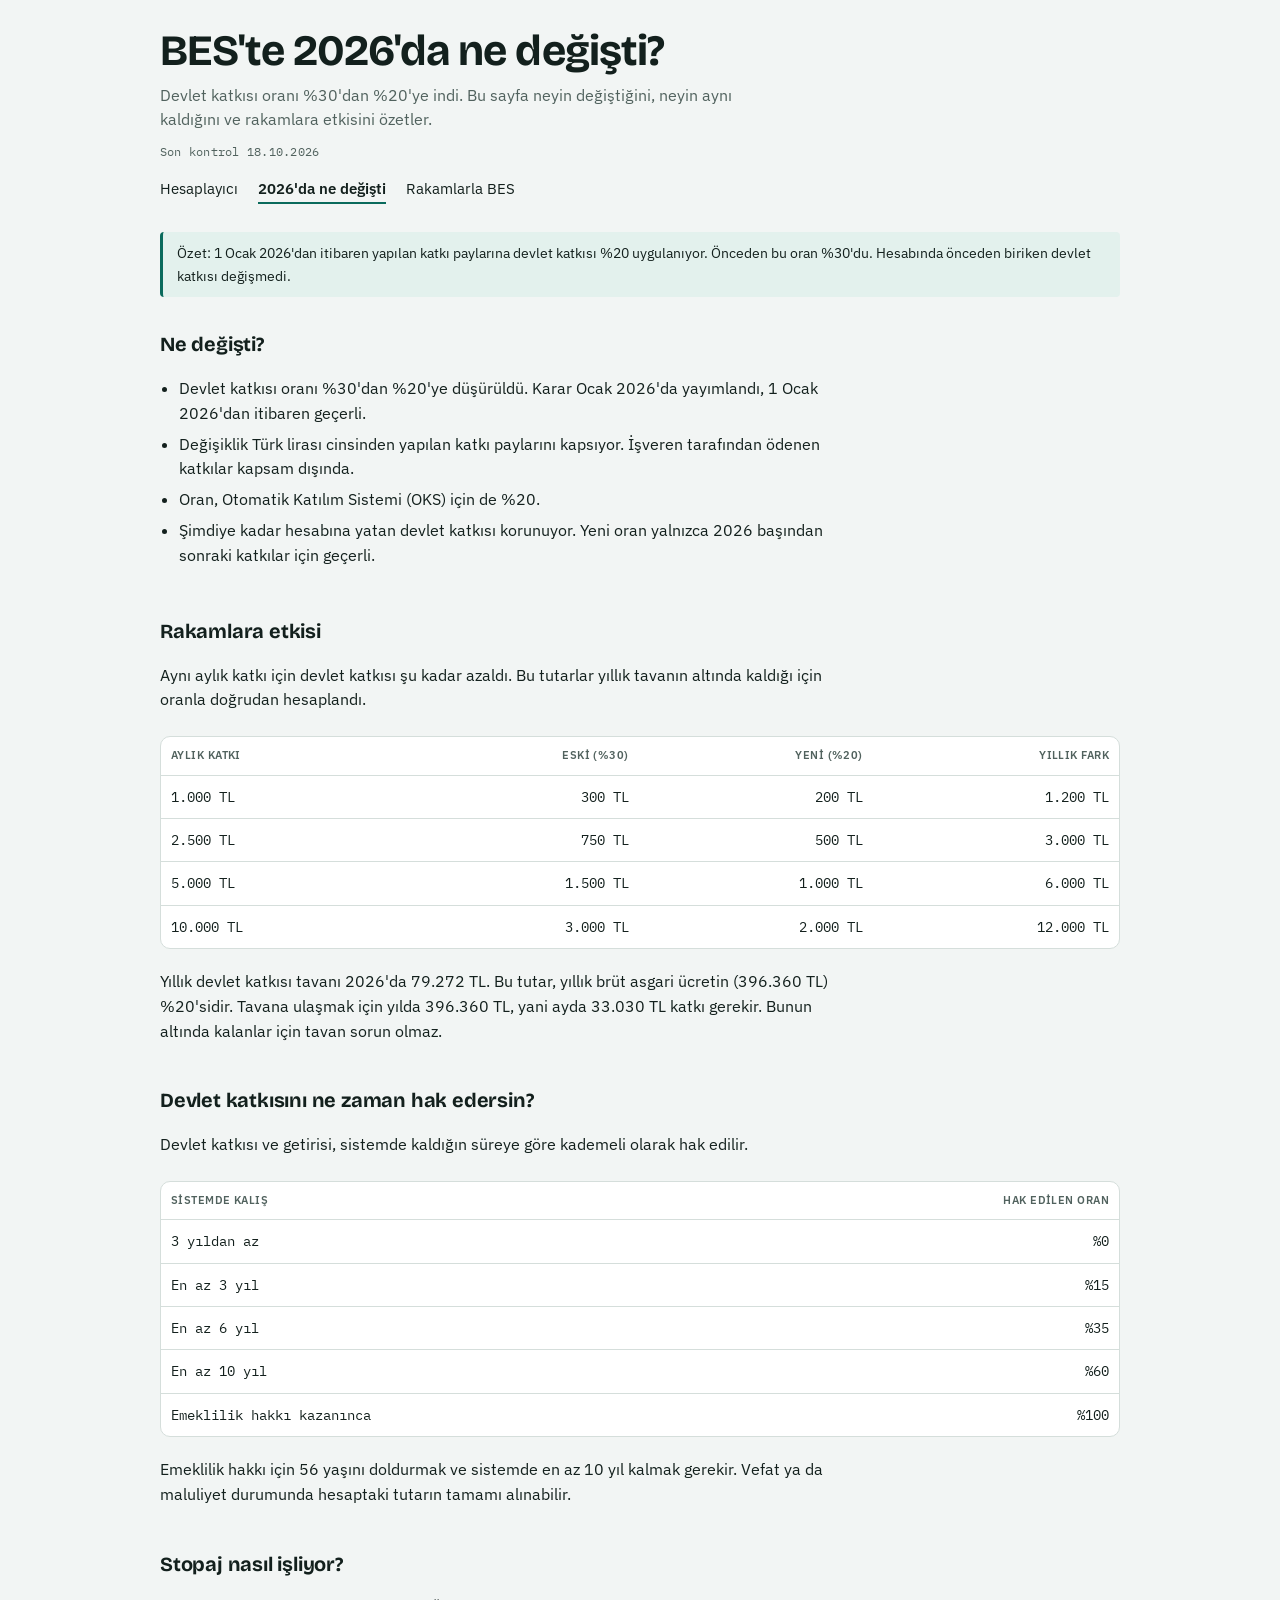
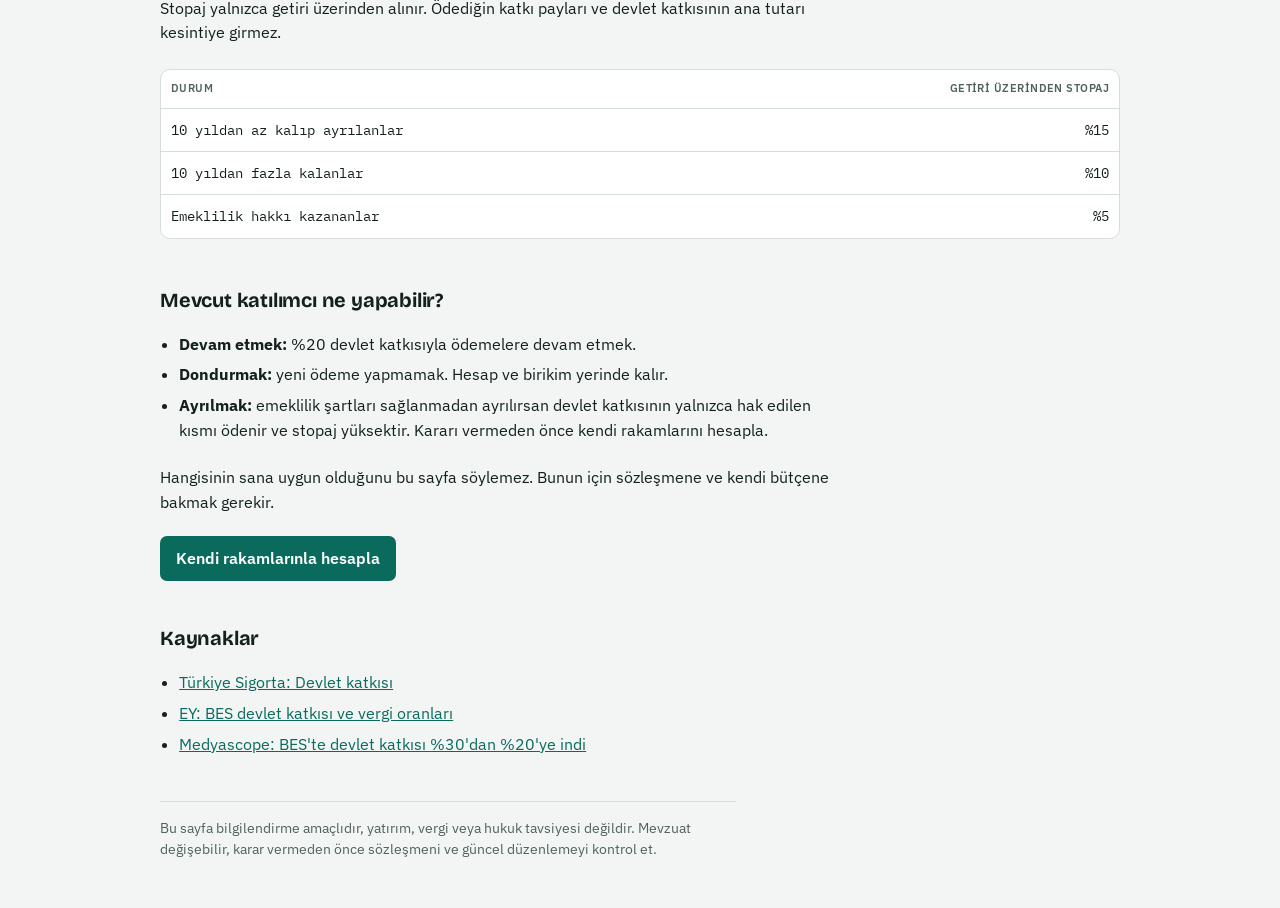
==== degisiklik-2026.html @ cd4dc842 "Siteyi genişlet: ortak stil, menü, Rakamlarla BES, 2026 değişiklik sayfası Co-Authored-By: Claude So" ====
<!doctype html>
<html lang="tr">
<head>
<meta charset="utf-8">
<meta name="viewport" content="width=device-width,initial-scale=1,viewport-fit=cover">
<title>BES 2026: Devlet Katkısı %20'ye Düştü, Ne Değişti?</title>
<meta name="description" content="2026'da BES devlet katkısı %30'dan %20'ye indi. Yeni oran, yıllık tavan, hak ediş kademeleri ve stopaj oranları, örnek hesaplarla.">
<meta name="theme-color" content="#0A6A5C">
<link rel="stylesheet" href="https://fonts.googleapis.com/css2?family=Bricolage+Grotesque:opsz,wght@12..96,600;12..96,700&family=IBM+Plex+Sans:wght@400;500;600&family=IBM+Plex+Mono:wght@400;500&display=swap">
<link rel="stylesheet" href="style.css">
</head>
<body>
<div class="wrap">
  <header>
    <h1>BES'te 2026'da ne değişti?</h1>
    <p class="lead">Devlet katkısı oranı %30'dan %20'ye indi. Bu sayfa neyin değiştiğini, neyin aynı kaldığını ve rakamlara etkisini özetler.</p>
    <p class="stamp">Son kontrol 18.10.2026</p>
    <nav class="nav" aria-label="Ana menü">
      <a href="./">Hesaplayıcı</a>
      <a href="degisiklik-2026.html" aria-current="page">2026'da ne değişti</a>
      <a href="./#rakamlar">Rakamlarla BES</a>
    </nav>
  </header>

  <article class="article">
    <div class="note ok">Özet: 1 Ocak 2026'dan itibaren yapılan katkı paylarına devlet katkısı %20 uygulanıyor. Önceden bu oran %30'du. Hesabında önceden biriken devlet katkısı değişmedi.</div>

    <h2>Ne değişti?</h2>
    <ul>
      <li>Devlet katkısı oranı %30'dan %20'ye düşürüldü. Karar Ocak 2026'da yayımlandı, 1 Ocak 2026'dan itibaren geçerli.</li>
      <li>Değişiklik Türk lirası cinsinden yapılan katkı paylarını kapsıyor. İşveren tarafından ödenen katkılar kapsam dışında.</li>
      <li>Oran, Otomatik Katılım Sistemi (OKS) için de %20.</li>
      <li>Şimdiye kadar hesabına yatan devlet katkısı korunuyor. Yeni oran yalnızca 2026 başından sonraki katkılar için geçerli.</li>
    </ul>

    <h2>Rakamlara etkisi</h2>
    <p>Aynı aylık katkı için devlet katkısı şu kadar azaldı. Bu tutarlar yıllık tavanın altında kaldığı için oranla doğrudan hesaplandı.</p>
    <div class="tablewrap"><table><thead><tr><th>Aylık katkı</th><th>Eski (%30)</th><th>Yeni (%20)</th><th>Yıllık fark</th></tr></thead><tbody>
      <tr><td>1.000 TL</td><td>300 TL</td><td>200 TL</td><td>1.200 TL</td></tr>
      <tr><td>2.500 TL</td><td>750 TL</td><td>500 TL</td><td>3.000 TL</td></tr>
      <tr><td>5.000 TL</td><td>1.500 TL</td><td>1.000 TL</td><td>6.000 TL</td></tr>
      <tr><td>10.000 TL</td><td>3.000 TL</td><td>2.000 TL</td><td>12.000 TL</td></tr>
    </tbody></table></div>
    <p>Yıllık devlet katkısı tavanı 2026'da 79.272 TL. Bu tutar, yıllık brüt asgari ücretin (396.360 TL) %20'sidir. Tavana ulaşmak için yılda 396.360 TL, yani ayda 33.030 TL katkı gerekir. Bunun altında kalanlar için tavan sorun olmaz.</p>

    <h2>Devlet katkısını ne zaman hak edersin?</h2>
    <p>Devlet katkısı ve getirisi, sistemde kaldığın süreye göre kademeli olarak hak edilir.</p>
    <div class="tablewrap"><table><thead><tr><th>Sistemde kalış</th><th>Hak edilen oran</th></tr></thead><tbody>
      <tr><td>3 yıldan az</td><td>%0</td></tr>
      <tr><td>En az 3 yıl</td><td>%15</td></tr>
      <tr><td>En az 6 yıl</td><td>%35</td></tr>
      <tr><td>En az 10 yıl</td><td>%60</td></tr>
      <tr><td>Emeklilik hakkı kazanınca</td><td>%100</td></tr>
    </tbody></table></div>
    <p>Emeklilik hakkı için 56 yaşını doldurmak ve sistemde en az 10 yıl kalmak gerekir. Vefat ya da maluliyet durumunda hesaptaki tutarın tamamı alınabilir.</p>

    <h2>Stopaj nasıl işliyor?</h2>
    <p>Stopaj yalnızca getiri üzerinden alınır. Ödediğin katkı payları ve devlet katkısının ana tutarı kesintiye girmez.</p>
    <div class="tablewrap"><table><thead><tr><th>Durum</th><th>Getiri üzerinden stopaj</th></tr></thead><tbody>
      <tr><td>10 yıldan az kalıp ayrılanlar</td><td>%15</td></tr>
      <tr><td>10 yıldan fazla kalanlar</td><td>%10</td></tr>
      <tr><td>Emeklilik hakkı kazananlar</td><td>%5</td></tr>
    </tbody></table></div>

    <h2>Mevcut katılımcı ne yapabilir?</h2>
    <ul>
      <li><b>Devam etmek:</b> %20 devlet katkısıyla ödemelere devam etmek.</li>
      <li><b>Dondurmak:</b> yeni ödeme yapmamak. Hesap ve birikim yerinde kalır.</li>
      <li><b>Ayrılmak:</b> emeklilik şartları sağlanmadan ayrılırsan devlet katkısının yalnızca hak edilen kısmı ödenir ve stopaj yüksektir. Kararı vermeden önce kendi rakamlarını hesapla.</li>
    </ul>
    <p>Hangisinin sana uygun olduğunu bu sayfa söylemez. Bunun için sözleşmene ve kendi bütçene bakmak gerekir.</p>
    <p><a class="cta" href="./">Kendi rakamlarınla hesapla</a></p>

    <h2>Kaynaklar</h2>
    <ul>
      <li><a href="https://www.turkiyesigorta.com.tr/bireysel-emeklilik/devlet-katkisi" target="_blank" rel="noopener">Türkiye Sigorta: Devlet katkısı</a></li>
      <li><a href="https://www.ey.com/tr_tr/insights/tax/bes-devlet-katkisi-vergi-oranlari" target="_blank" rel="noopener">EY: BES devlet katkısı ve vergi oranları</a></li>
      <li><a href="https://medyascope.tv/2026/01/07/beste-devlet-katkisi-yuzde-30dan-yuzde-20ye-indi/" target="_blank" rel="noopener">Medyascope: BES'te devlet katkısı %30'dan %20'ye indi</a></li>
    </ul>
  </article>

  <p class="disc">Bu sayfa bilgilendirme amaçlıdır, yatırım, vergi veya hukuk tavsiyesi değildir. Mevzuat değişebilir, karar vermeden önce sözleşmeni ve güncel düzenlemeyi kontrol et.</p>
</div>
</body>
</html>
---- style.css ----
/* Düzen: tek sütun; üstte girdiler, altında sonuç, yıl yıl çıkış tablosu, senaryolar, varsayımlar. Geniş ekranda girdi ve sonuç yan yana. */
:root{
  --bg:#F2F5F4; --surface:#FFFFFF; --fg:#13201D; --muted:#51625E; --line:#D5DEDB;
  --accent:#0A6A5C; --accent-fg:#FFFFFF; --soft:#E3F1ED; --warn:#8A5200; --warn-bg:#FFF1D6;
  --f-display:'Bricolage Grotesque','Segoe UI',system-ui,sans-serif;
  --f-body:'IBM Plex Sans','Segoe UI',system-ui,sans-serif;
  --f-num:'IBM Plex Mono',ui-monospace,Menlo,Consolas,monospace;
}
@media (prefers-color-scheme: dark){
  :root:not([data-theme="light"]){
    --bg:#0E1614; --surface:#16211E; --fg:#E5EEEB; --muted:#9DB1AC; --line:#2B3B37;
    --accent:#4CCDB0; --accent-fg:#06211B; --soft:#173229; --warn:#F0B35A; --warn-bg:#2C2210;
    color-scheme:dark;
  }
}
:root[data-theme="dark"]{
  --bg:#0E1614; --surface:#16211E; --fg:#E5EEEB; --muted:#9DB1AC; --line:#2B3B37;
  --accent:#4CCDB0; --accent-fg:#06211B; --soft:#173229; --warn:#F0B35A; --warn-bg:#2C2210;
  color-scheme:dark;
}
*{box-sizing:border-box}
html{color-scheme:light}
body{margin:0}
body{
  background:var(--bg); color:var(--fg); font-family:var(--f-body); font-size:16px; line-height:1.55;
  padding-left:max(16px,env(safe-area-inset-left,0px)); padding-right:max(16px,env(safe-area-inset-right,0px));
  padding-block:28px 48px;
}
.wrap{max-width:960px;margin:0 auto;display:flex;flex-direction:column;gap:28px}
h1{font-family:var(--f-display);font-size:clamp(1.9rem,6vw,2.7rem);line-height:1.08;margin:0 0 8px;letter-spacing:-.02em;text-wrap:balance}
h2{font-family:var(--f-display);font-size:1.25rem;margin:0 0 10px;letter-spacing:-.01em;text-wrap:balance}
p{margin:0}
.lead{color:var(--muted);max-width:62ch}
.stamp{font-family:var(--f-num);font-size:.78rem;color:var(--muted);letter-spacing:.02em;margin-top:10px}
.layout{display:grid;grid-template-columns:minmax(0,1fr);gap:20px}
@media (min-width:860px){.layout{grid-template-columns:minmax(0,5fr) minmax(0,6fr);align-items:start}}
.panel{background:var(--surface);border:1px solid var(--line);border-radius:10px;padding:20px}
.fields{display:grid;grid-template-columns:repeat(auto-fit,minmax(150px,1fr));gap:14px}
.field{display:flex;flex-direction:column;gap:5px;min-width:0}
.field label{font-size:.82rem;font-weight:500;color:var(--muted)}
.inp{display:flex;align-items:center;border:1px solid var(--line);border-radius:7px;background:var(--bg);min-width:0}
.inp:focus-within{outline:2px solid var(--accent);outline-offset:1px}
.inp input{flex:1;min-width:0;border:0;background:transparent;color:var(--fg);font:500 1rem var(--f-num);padding:10px 4px 10px 12px;width:100%}
.inp input:focus{outline:none}
.inp span{font-family:var(--f-num);font-size:.82rem;color:var(--muted);padding:0 12px 0 4px}
.hint{font-size:.78rem;color:var(--muted)}
.result{display:flex;flex-direction:column;gap:16px}
.big-label{font-size:.85rem;color:var(--muted)}
.big{font-family:var(--f-num);font-weight:500;font-size:clamp(1.9rem,7vw,2.8rem);line-height:1.1;letter-spacing:-.02em;color:var(--accent);overflow-wrap:anywhere}
.real{font-size:.95rem}
.real b{font-family:var(--f-num);font-weight:500}
dl.rows{margin:0;display:grid;grid-template-columns:1fr auto;gap:0 16px}
dl.rows dt,dl.rows dd{margin:0;padding:9px 0;border-top:1px solid var(--line)}
dl.rows dt{color:var(--muted);font-size:.92rem}
dl.rows dd{font-family:var(--f-num);font-size:.92rem;text-align:right}
.note{background:var(--warn-bg);color:var(--fg);border-left:3px solid var(--warn);padding:10px 14px;border-radius:4px;font-size:.9rem}
.note.ok{background:var(--soft);border-left-color:var(--accent)}
.note + .note{margin-top:8px}
.notes{display:flex;flex-direction:column;gap:8px}
.tablewrap{overflow-x:auto;border:1px solid var(--line);border-radius:10px;background:var(--surface)}
table{border-collapse:collapse;width:100%;min-width:560px;font-size:.9rem}
#scn,#cmp{min-width:340px}
th,td{padding:10px 14px;text-align:right;border-top:1px solid var(--line);white-space:nowrap}
th:first-child,td:first-child{text-align:left}
thead th{border-top:0;font-weight:600;font-size:.78rem;color:var(--muted);letter-spacing:.04em;text-transform:uppercase}
td{font-family:var(--f-num)}
tr.hit td{background:var(--soft);font-weight:500}
.sec p{color:var(--muted);font-size:.92rem;margin-bottom:10px;max-width:68ch}
ul.plain{margin:0;padding-left:1.2em;color:var(--muted);font-size:.92rem;max-width:72ch}
ul.plain li{margin-bottom:6px}
a{color:var(--accent)}
.disc{font-size:.85rem;color:var(--muted);border-top:1px solid var(--line);padding-top:16px;max-width:72ch}
@media (prefers-reduced-motion:reduce){*{transition:none!important;animation:none!important}}

/* menü */
.nav{display:flex;flex-wrap:wrap;gap:6px 20px;margin-top:16px;font-size:.92rem}
.nav a{color:var(--fg);text-decoration:none;border-bottom:2px solid transparent;padding-bottom:2px}
.nav a:hover{border-color:var(--line)}
.nav a[aria-current="page"]{border-color:var(--accent);font-weight:600}

/* sayaçlar */
.stats{display:grid;grid-template-columns:repeat(auto-fit,minmax(190px,1fr));gap:1px;background:var(--line);border:1px solid var(--line);border-radius:10px;overflow:hidden}
.stat{background:var(--surface);padding:16px 18px;display:flex;flex-direction:column;gap:2px;min-width:0}
.stat b{font:500 1.55rem/1.15 var(--f-num);color:var(--accent);overflow-wrap:anywhere}
.stat span{font-size:.85rem;color:var(--muted)}
.src{font-size:.82rem;color:var(--muted);margin-top:10px}

/* makale */
.article{display:flex;flex-direction:column;gap:6px}
.article h2{margin-top:26px}
.article p{max-width:68ch;margin-bottom:10px}
.article ul{max-width:68ch;margin:0 0 10px;padding-left:1.2em}
.article li{margin-bottom:6px}
.article .tablewrap{margin:8px 0 14px}
.article table{min-width:0}
.article th,.article td{white-space:normal;padding:10px 10px}
.article th:last-child,.article td:last-child{text-align:right}
.article th{font-size:.7rem}
.article .cta{display:inline-block;margin-top:6px;padding:10px 16px;background:var(--accent);color:var(--accent-fg);border-radius:7px;text-decoration:none;font-weight:600}
.foot{display:flex;flex-direction:column;gap:10px}
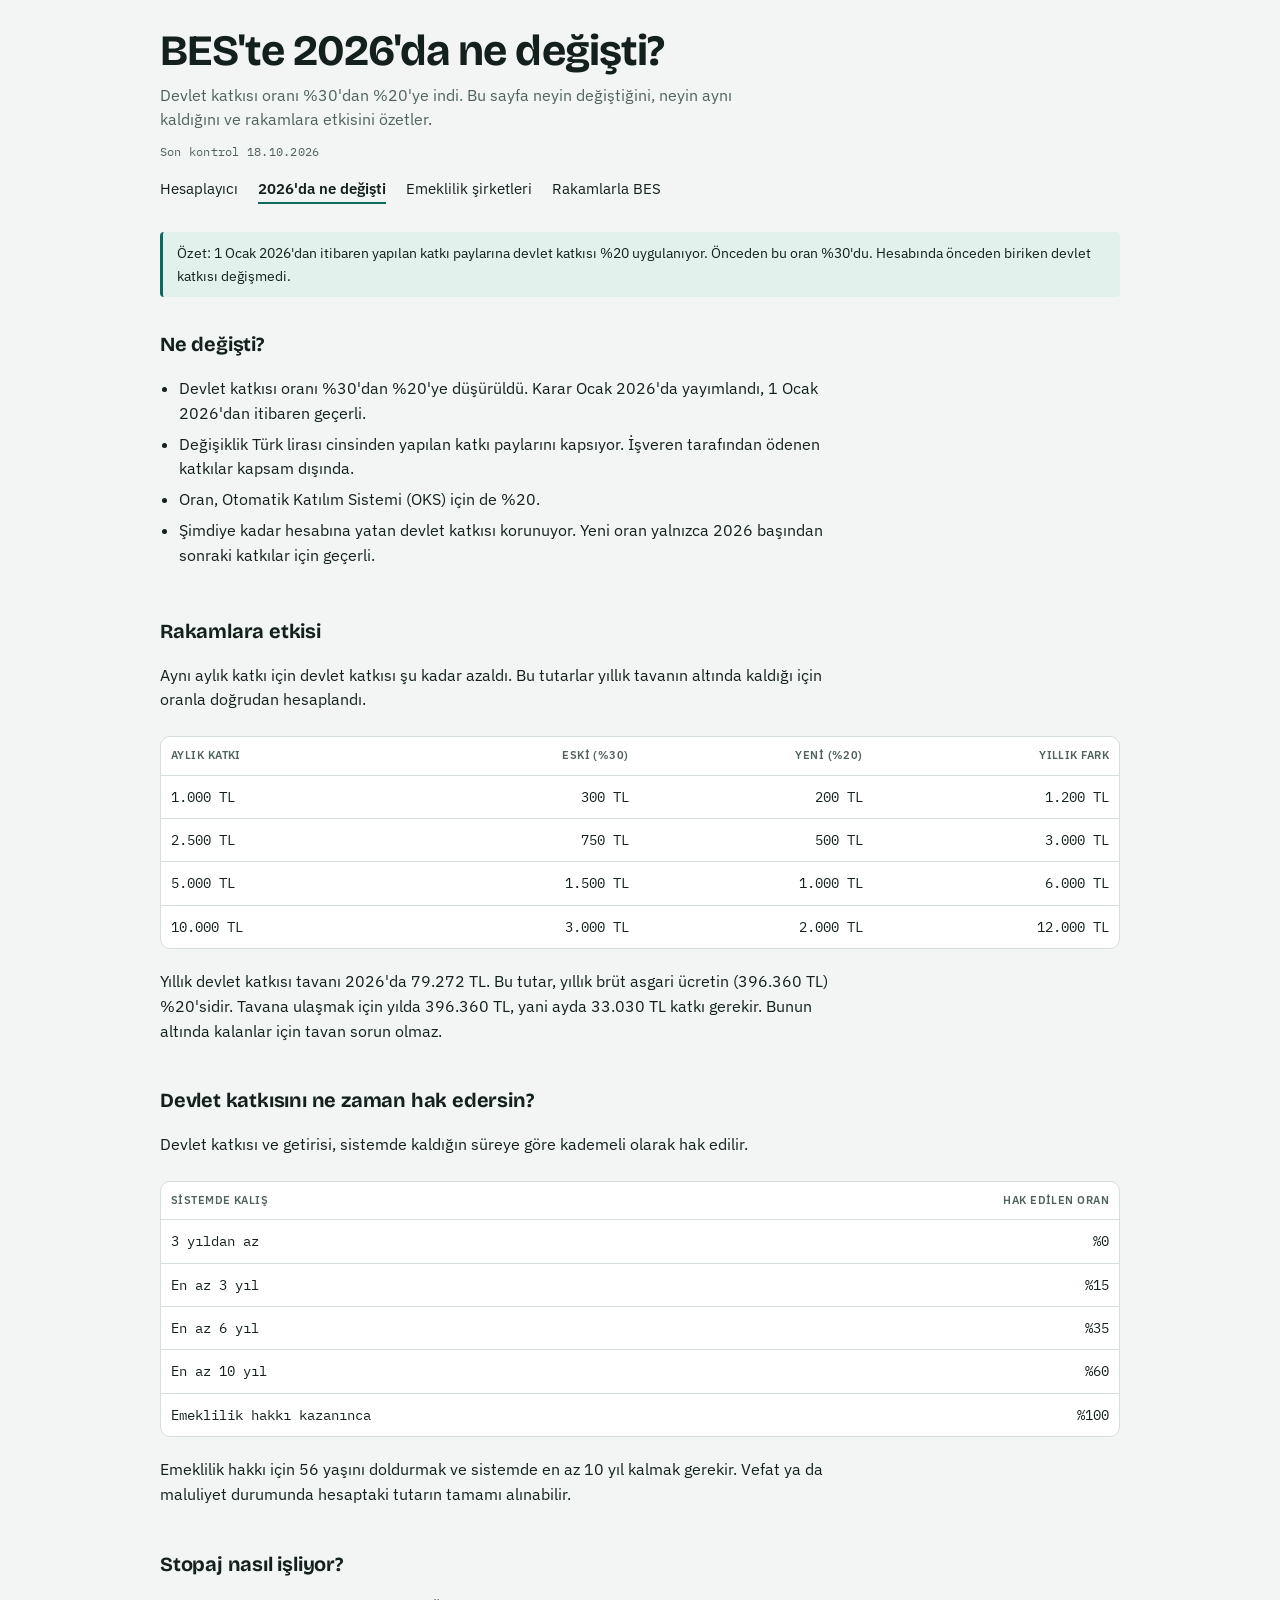
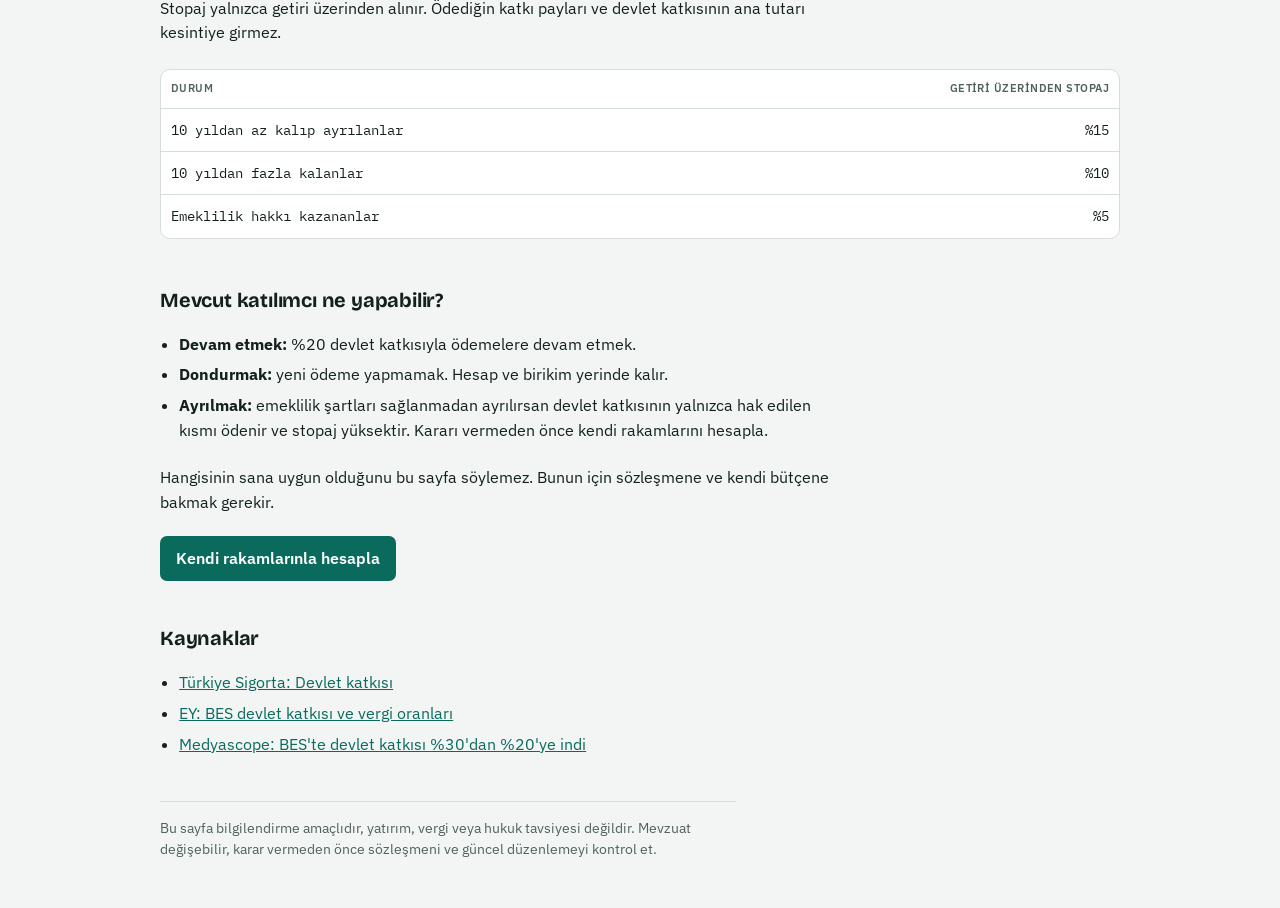
==== commit b9aa1f8e: "Emeklilik şirketleri sayfası: katılımcı sayıları ve pazar payı (EGM, 30 Eylül 2026) Co-Authored-By: " ====
--- a/degisiklik-2026.html
+++ b/degisiklik-2026.html
@@ -18,6 +18,7 @@
     <nav class="nav" aria-label="Ana menü">
       <a href="./">Hesaplayıcı</a>
       <a href="degisiklik-2026.html" aria-current="page">2026'da ne değişti</a>
+      <a href="emeklilik-sirketleri.html">Emeklilik şirketleri</a>
       <a href="./#rakamlar">Rakamlarla BES</a>
     </nav>
   </header>
--- a/style.css
+++ b/style.css
@@ -99,3 +99,9 @@
 .article .cta{display:inline-block;margin-top:6px;padding:10px 16px;background:var(--accent);color:var(--accent-fg);border-radius:7px;text-decoration:none;font-weight:600}
 .foot{display:flex;flex-direction:column;gap:10px}
 
+
+/* şirket tablosu */
+.co{min-width:0}
+.co td:first-child,.co th:first-child{white-space:normal}
+.co .nm{display:block;overflow-wrap:anywhere;font-family:var(--f-body);font-size:.92rem}
+.co .bar{height:4px;background:var(--accent);border-radius:2px;margin-top:6px;min-width:2px}
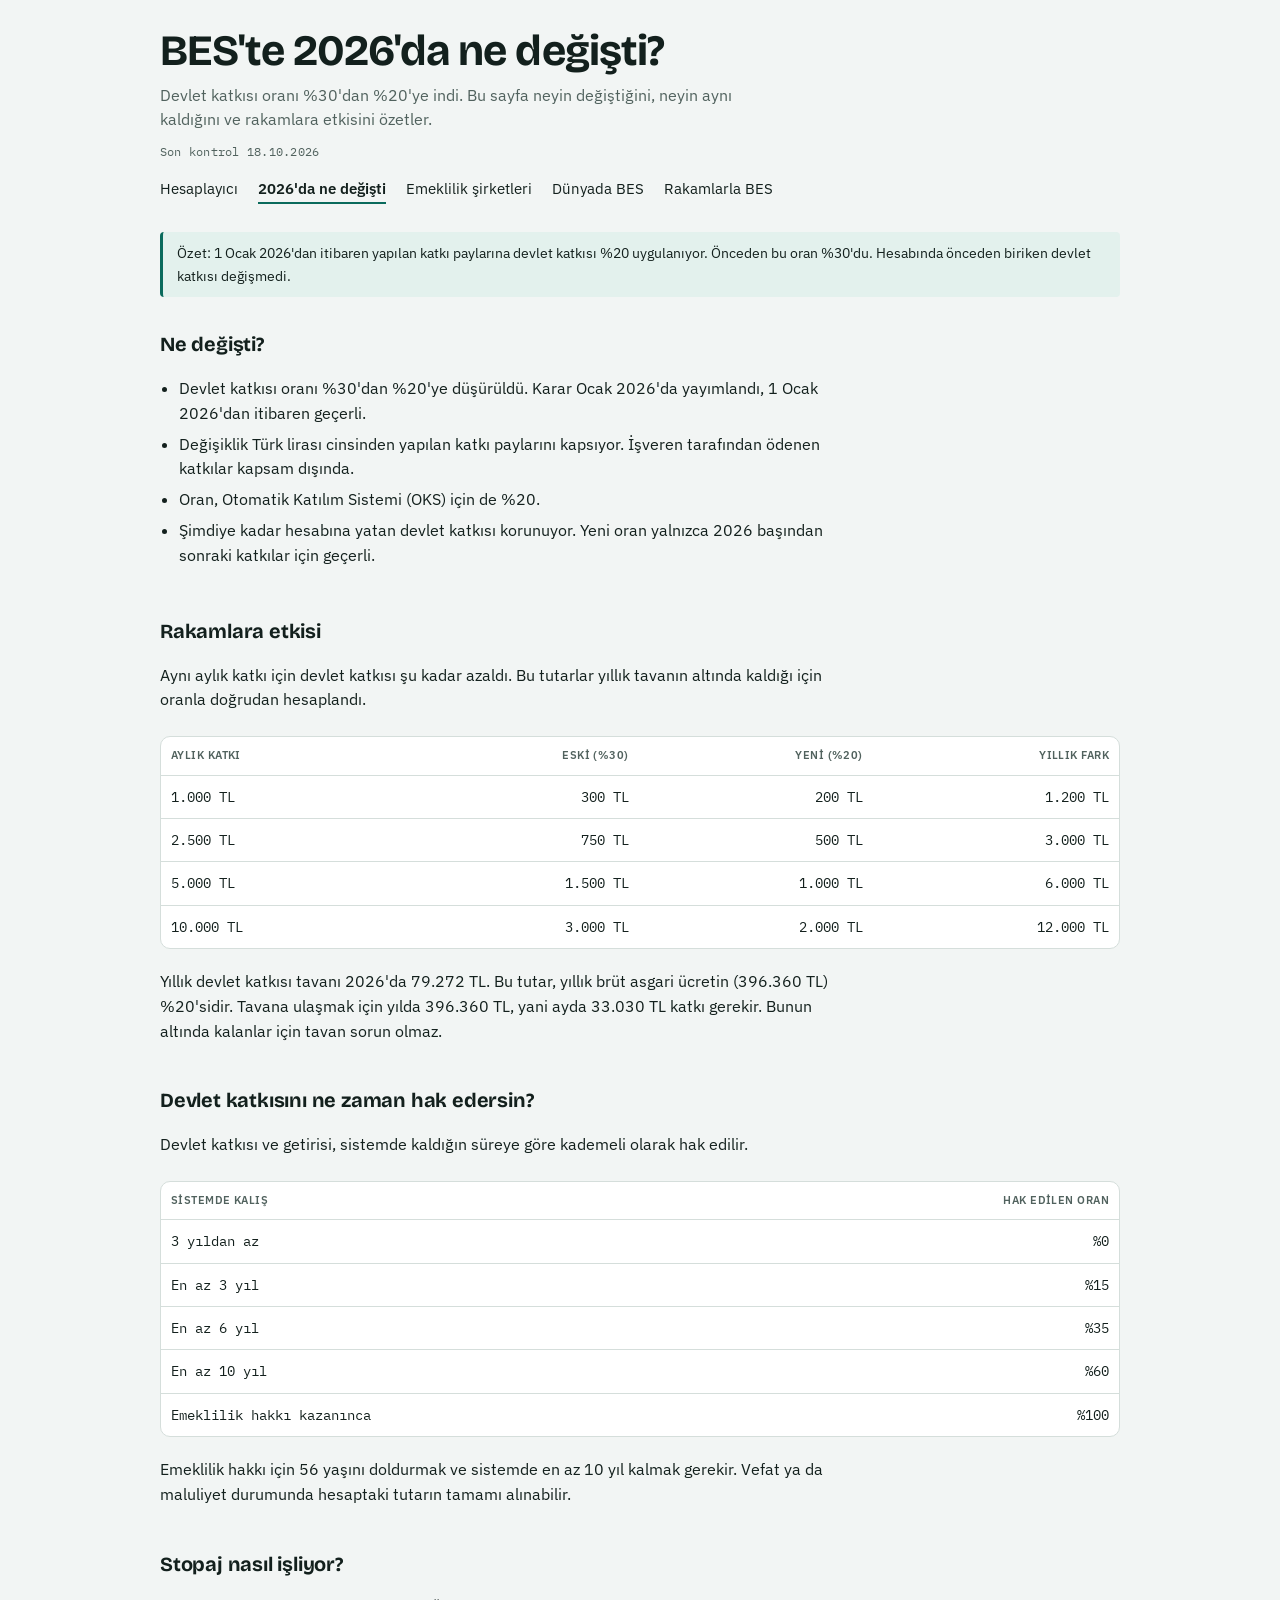
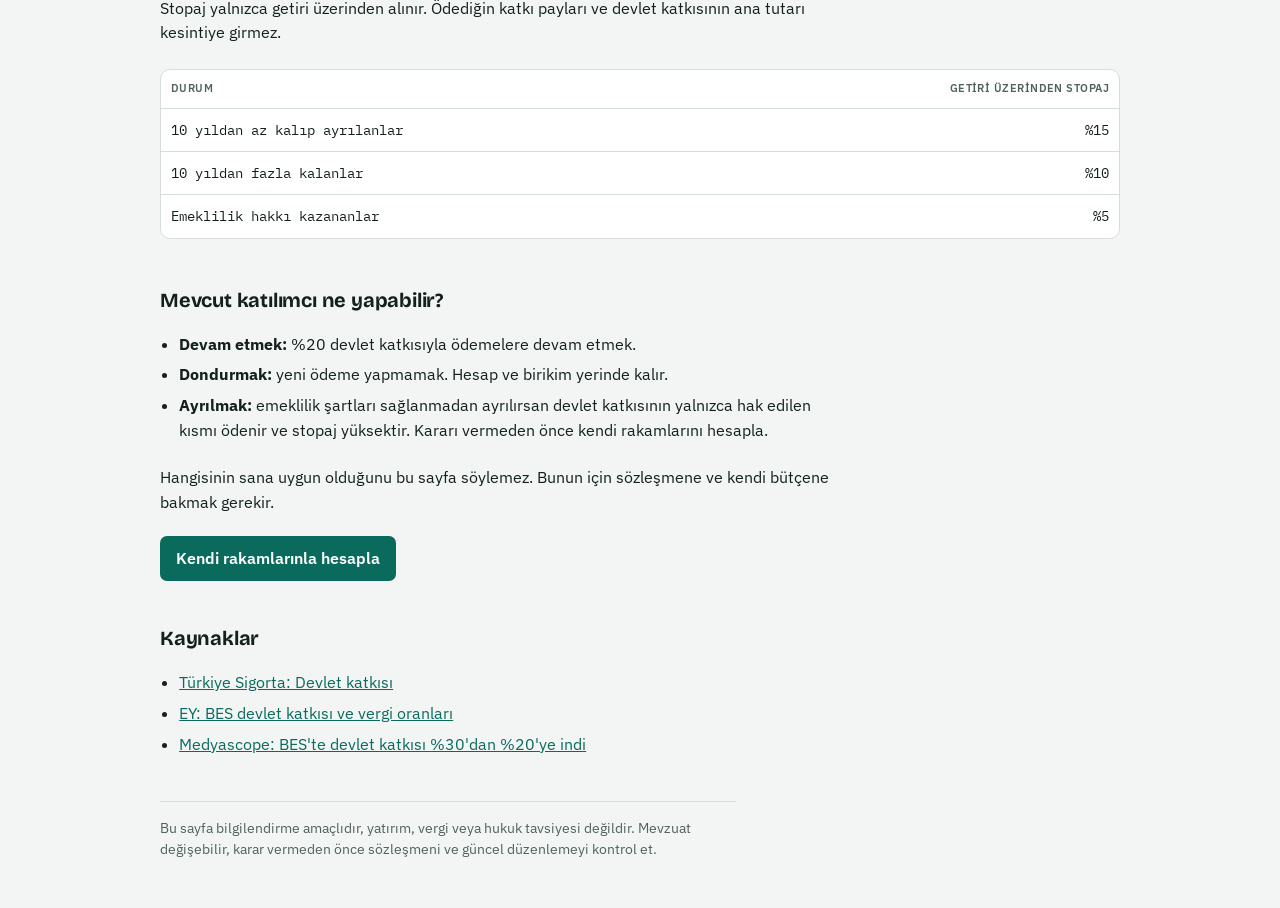
==== commit 107a6d3a: "Dünyada BES sayfası: ülke bazlı emeklilik varlıkları, GSYH oranları, TES durumu - Thinking Ahead Ins" ====
--- a/degisiklik-2026.html
+++ b/degisiklik-2026.html
@@ -19,6 +19,7 @@
       <a href="./">Hesaplayıcı</a>
       <a href="degisiklik-2026.html" aria-current="page">2026'da ne değişti</a>
       <a href="emeklilik-sirketleri.html">Emeklilik şirketleri</a>
+      <a href="dunyada-bes.html">Dünyada BES</a>
       <a href="./#rakamlar">Rakamlarla BES</a>
     </nav>
   </header>
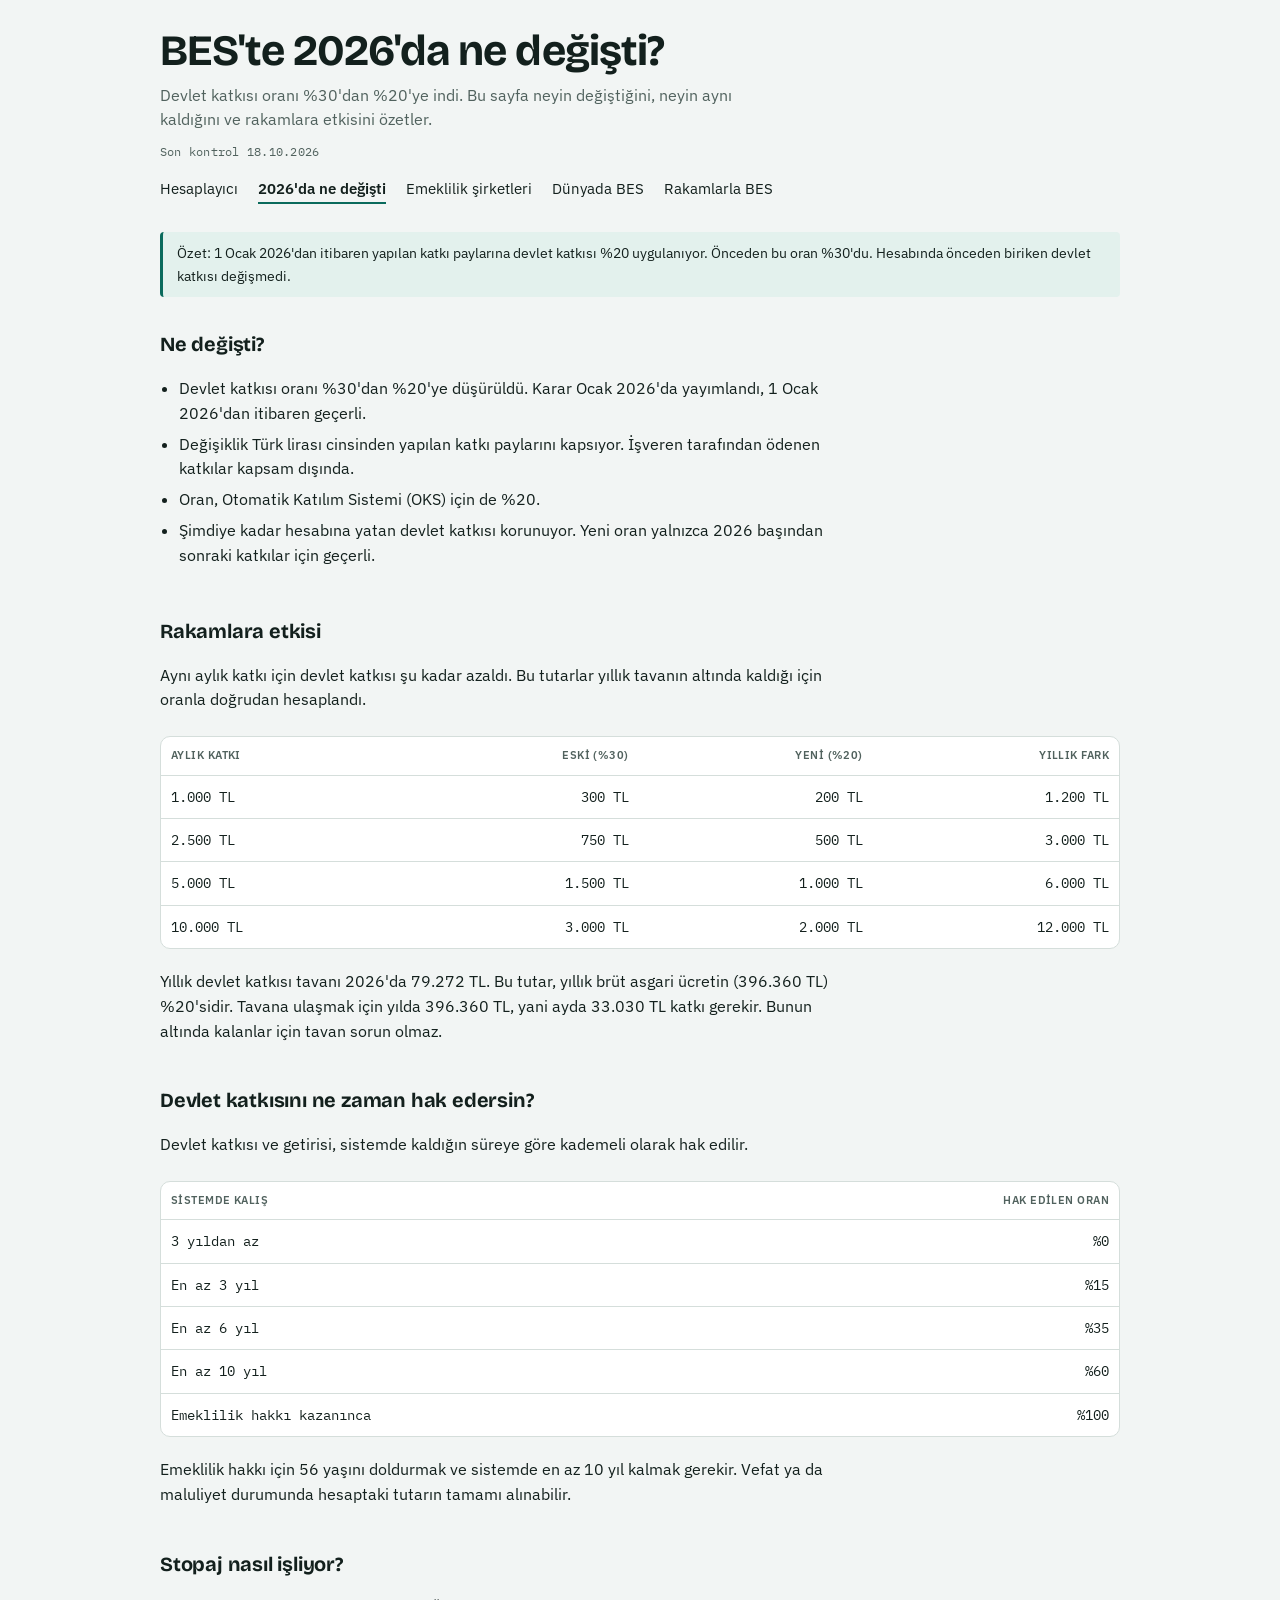
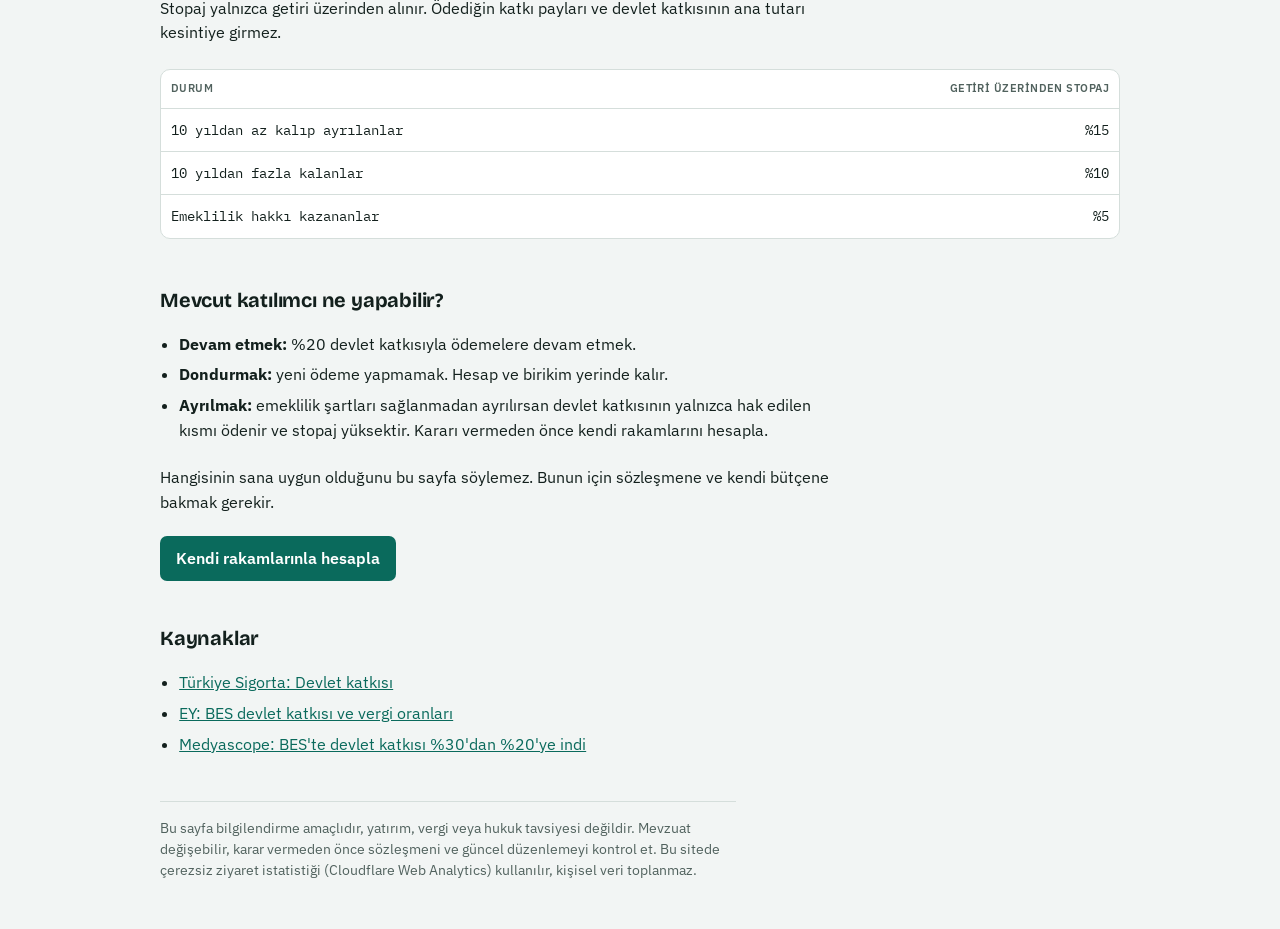
==== commit 3bda73a3: "Cloudflare Web Analytics (çerezsiz ziyaret sayacı) ekle Dört sayfaya sayaç kodu ve sayfa altına çere" ====
--- a/degisiklik-2026.html
+++ b/degisiklik-2026.html
@@ -81,7 +81,8 @@
     </ul>
   </article>
 
-  <p class="disc">Bu sayfa bilgilendirme amaçlıdır, yatırım, vergi veya hukuk tavsiyesi değildir. Mevzuat değişebilir, karar vermeden önce sözleşmeni ve güncel düzenlemeyi kontrol et.</p>
+  <p class="disc">Bu sayfa bilgilendirme amaçlıdır, yatırım, vergi veya hukuk tavsiyesi değildir. Mevzuat değişebilir, karar vermeden önce sözleşmeni ve güncel düzenlemeyi kontrol et. Bu sitede çerezsiz ziyaret istatistiği (Cloudflare Web Analytics) kullanılır, kişisel veri toplanmaz.</p>
 </div>
+<!-- Cloudflare Web Analytics --><script type='module' src='https://static.cloudflareinsights.com/beacon.min.js' data-cf-beacon='{"token": "cc1a9f94ccf348389df37f29ac74672d"}'></script><!-- End Cloudflare Web Analytics -->
 </body>
 </html>
